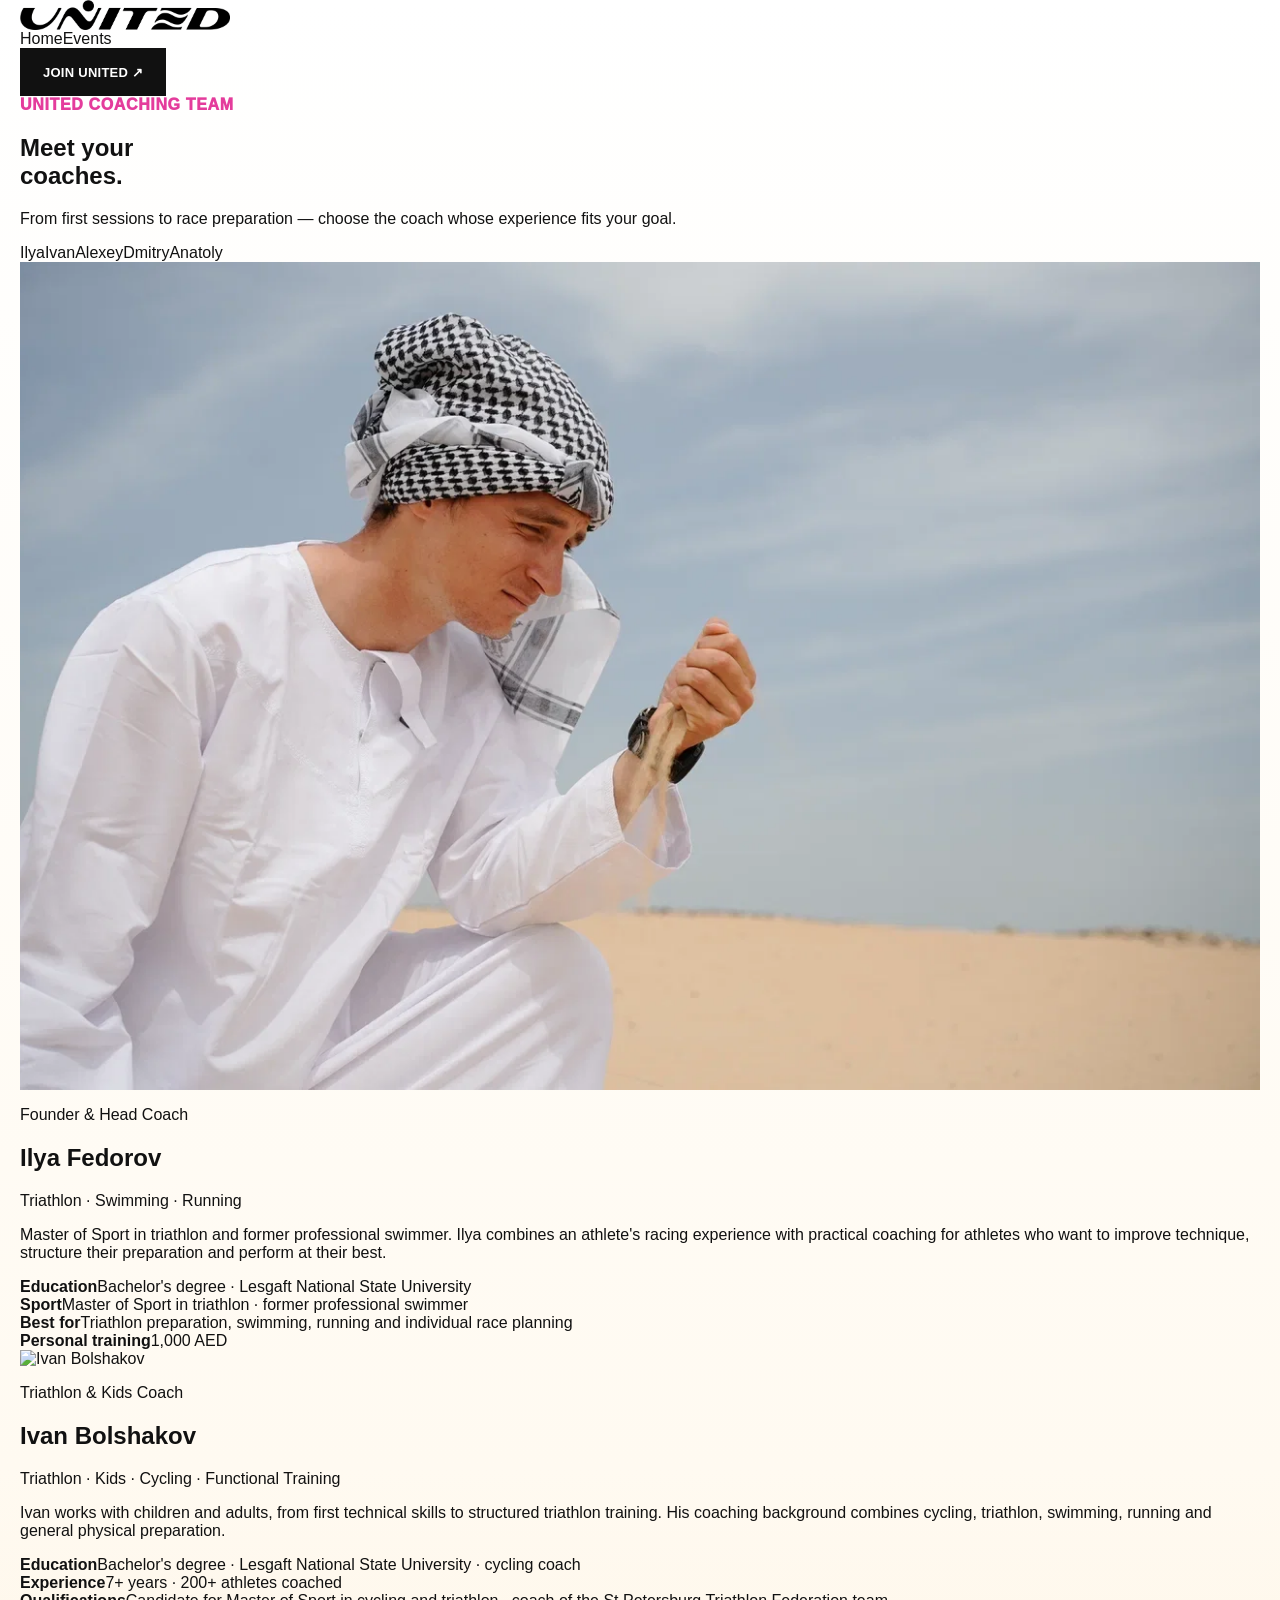
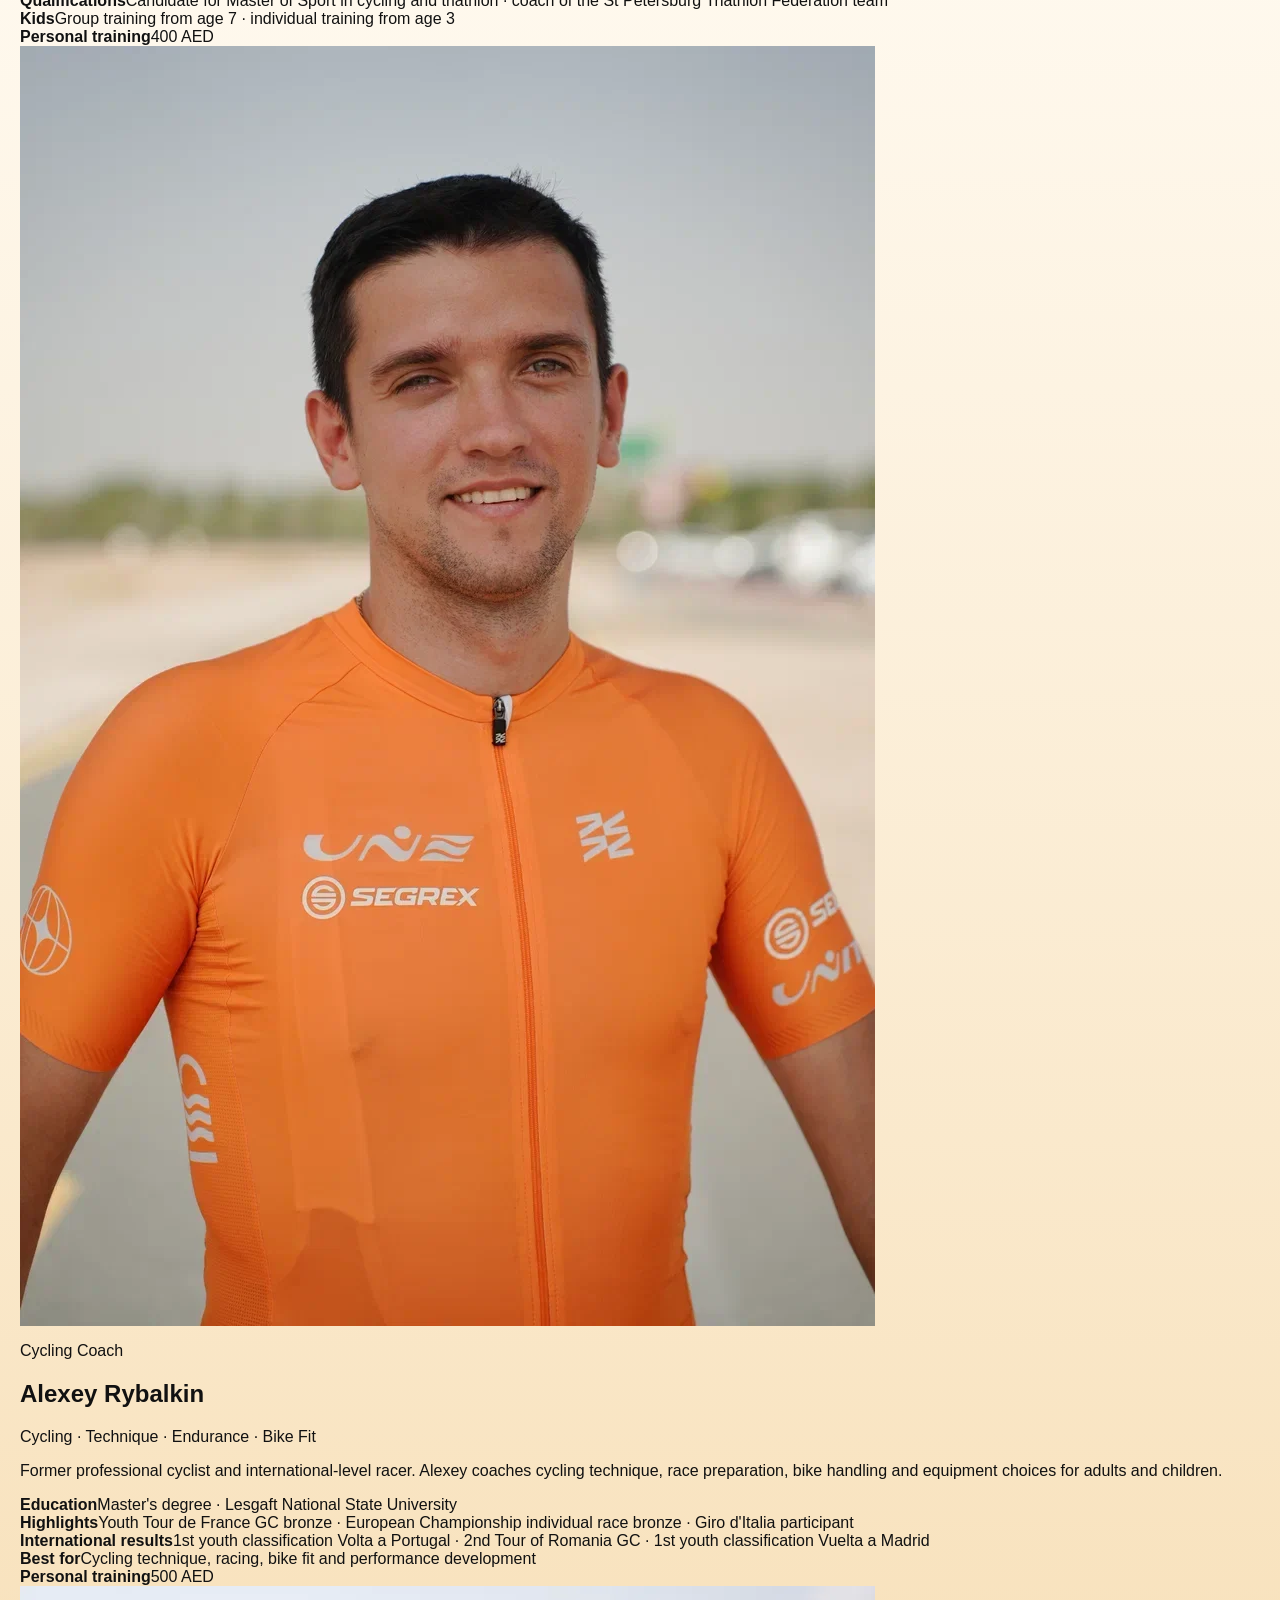
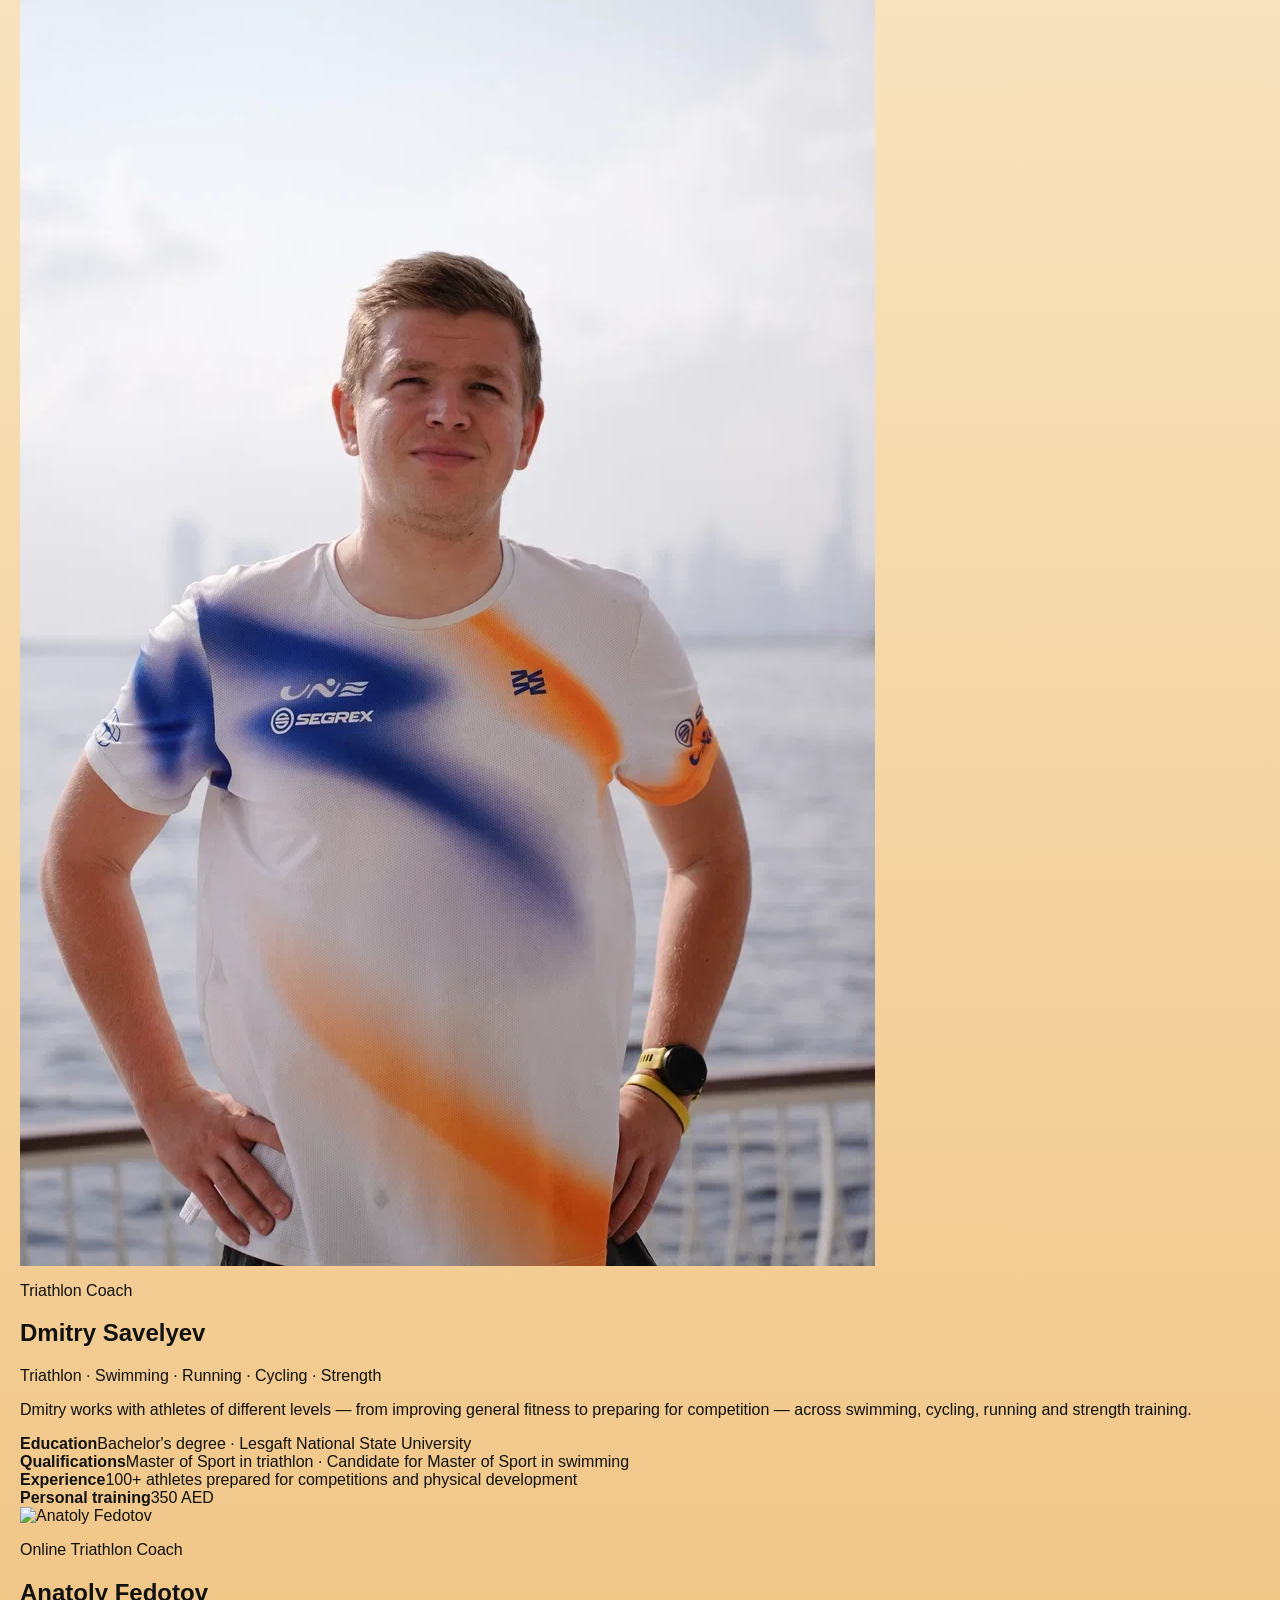
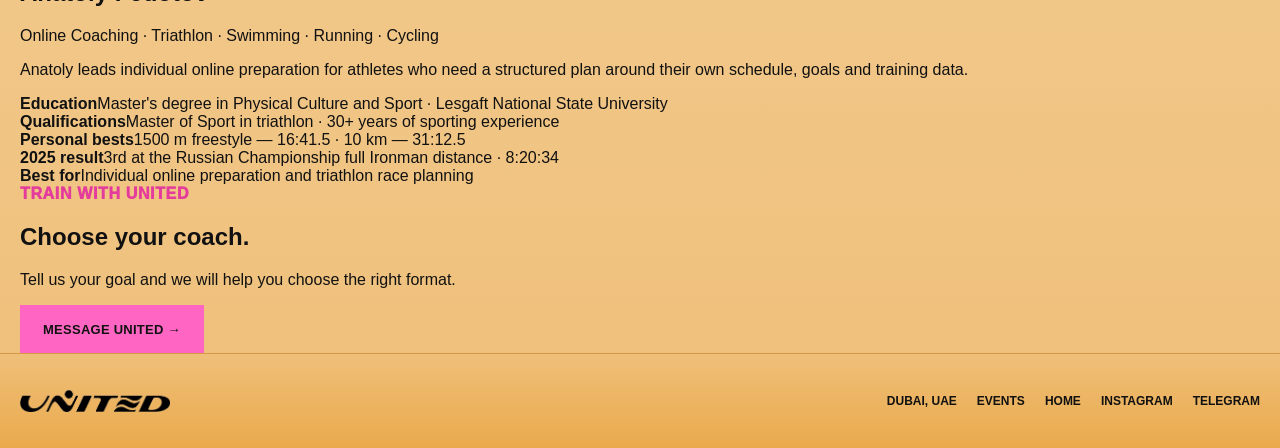
==== coaches/index.html @ 018fc90b "Add public UNITED coach profiles" ====
<!doctype html>
<html lang="en">
<head>
  <meta charset="utf-8" />
  <meta name="viewport" content="width=device-width, initial-scale=1" />
  <title>UNITED Coaches — Dubai</title>
  <meta name="description" content="Meet the UNITED coaching team in Dubai: triathlon, swimming, cycling, running, kids and online coaching." />
  <meta name="theme-color" content="#F39200" />
  <link rel="stylesheet" href="../styles.css" />
  <link rel="stylesheet" href="coaches.css" />
</head>
<body>
  <header class="coach-nav shell">
    <a class="brand" href="../"><img src="../assets/united-logo.png" alt="UNITED" /></a>
    <div class="coach-nav-links"><a href="../">Home</a><a href="../events/">Events</a></div>
    <a class="btn btn-dark" href="https://t.me/+VObS05rlhsA2YzU6" target="_blank" rel="noreferrer">Join United ↗</a>
  </header>

  <main>
    <section class="coach-hero shell">
      <p class="eyebrow pink">United coaching team</p>
      <h1>Meet your<br>coaches.</h1>
      <p>From first sessions to race preparation — choose the coach whose experience fits your goal.</p>
    </section>

    <nav class="coach-jump shell" aria-label="Coach profiles">
      <a href="#ilya-fedorov">Ilya</a><a href="#ivan-bolshakov">Ivan</a><a href="#alexey-rybalkin">Alexey</a><a href="#dmitry-savelyev">Dmitry</a><a href="#anatoly-fedotov">Anatoly</a>
    </nav>

    <section class="coach-list shell">
      <article class="coach-profile" id="ilya-fedorov">
        <div class="coach-photo"><img src="../assets/media/coach-ilya.webp" alt="Ilya Fedorov" /></div>
        <div class="coach-copy">
          <p class="coach-role">Founder & Head Coach</p>
          <h2>Ilya Fedorov</h2>
          <p class="coach-tags">Triathlon · Swimming · Running</p>
          <p class="coach-lead">Master of Sport in triathlon and former professional swimmer. Ilya combines an athlete's racing experience with practical coaching for athletes who want to improve technique, structure their preparation and perform at their best.</p>
          <div class="coach-facts">
            <div><strong>Education</strong><span>Bachelor's degree · Lesgaft National State University</span></div>
            <div><strong>Sport</strong><span>Master of Sport in triathlon · former professional swimmer</span></div>
            <div><strong>Best for</strong><span>Triathlon preparation, swimming, running and individual race planning</span></div>
            <div><strong>Personal training</strong><span>1,000 AED</span></div>
          </div>
        </div>
      </article>

      <article class="coach-profile" id="ivan-bolshakov">
        <div class="coach-photo"><img src="../assets/media/coach-ivan.webp" alt="Ivan Bolshakov" /></div>
        <div class="coach-copy">
          <p class="coach-role">Triathlon & Kids Coach</p>
          <h2>Ivan Bolshakov</h2>
          <p class="coach-tags">Triathlon · Kids · Cycling · Functional Training</p>
          <p class="coach-lead">Ivan works with children and adults, from first technical skills to structured triathlon training. His coaching background combines cycling, triathlon, swimming, running and general physical preparation.</p>
          <div class="coach-facts">
            <div><strong>Education</strong><span>Bachelor's degree · Lesgaft National State University · cycling coach</span></div>
            <div><strong>Experience</strong><span>7+ years · 200+ athletes coached</span></div>
            <div><strong>Qualifications</strong><span>Candidate for Master of Sport in cycling and triathlon · coach of the St Petersburg Triathlon Federation team</span></div>
            <div><strong>Kids</strong><span>Group training from age 7 · individual training from age 3</span></div>
            <div><strong>Personal training</strong><span>400 AED</span></div>
          </div>
        </div>
      </article>

      <article class="coach-profile" id="alexey-rybalkin">
        <div class="coach-photo"><img src="../assets/media/coach-alexey.webp" alt="Alexey Rybalkin" /></div>
        <div class="coach-copy">
          <p class="coach-role">Cycling Coach</p>
          <h2>Alexey Rybalkin</h2>
          <p class="coach-tags">Cycling · Technique · Endurance · Bike Fit</p>
          <p class="coach-lead">Former professional cyclist and international-level racer. Alexey coaches cycling technique, race preparation, bike handling and equipment choices for adults and children.</p>
          <div class="coach-facts">
            <div><strong>Education</strong><span>Master's degree · Lesgaft National State University</span></div>
            <div><strong>Highlights</strong><span>Youth Tour de France GC bronze · European Championship individual race bronze · Giro d'Italia participant</span></div>
            <div><strong>International results</strong><span>1st youth classification Volta a Portugal · 2nd Tour of Romania GC · 1st youth classification Vuelta a Madrid</span></div>
            <div><strong>Best for</strong><span>Cycling technique, racing, bike fit and performance development</span></div>
            <div><strong>Personal training</strong><span>500 AED</span></div>
          </div>
        </div>
      </article>

      <article class="coach-profile" id="dmitry-savelyev">
        <div class="coach-photo"><img src="../assets/media/coach-dima.webp" alt="Dmitry Savelyev" /></div>
        <div class="coach-copy">
          <p class="coach-role">Triathlon Coach</p>
          <h2>Dmitry Savelyev</h2>
          <p class="coach-tags">Triathlon · Swimming · Running · Cycling · Strength</p>
          <p class="coach-lead">Dmitry works with athletes of different levels — from improving general fitness to preparing for competition — across swimming, cycling, running and strength training.</p>
          <div class="coach-facts">
            <div><strong>Education</strong><span>Bachelor's degree · Lesgaft National State University</span></div>
            <div><strong>Qualifications</strong><span>Master of Sport in triathlon · Candidate for Master of Sport in swimming</span></div>
            <div><strong>Experience</strong><span>100+ athletes prepared for competitions and physical development</span></div>
            <div><strong>Personal training</strong><span>350 AED</span></div>
          </div>
        </div>
      </article>

      <article class="coach-profile" id="anatoly-fedotov">
        <div class="coach-photo"><img src="../assets/media/coach-anatoly.webp" alt="Anatoly Fedotov" /></div>
        <div class="coach-copy">
          <p class="coach-role">Online Triathlon Coach</p>
          <h2>Anatoly Fedotov</h2>
          <p class="coach-tags">Online Coaching · Triathlon · Swimming · Running · Cycling</p>
          <p class="coach-lead">Anatoly leads individual online preparation for athletes who need a structured plan around their own schedule, goals and training data.</p>
          <div class="coach-facts">
            <div><strong>Education</strong><span>Master's degree in Physical Culture and Sport · Lesgaft National State University</span></div>
            <div><strong>Qualifications</strong><span>Master of Sport in triathlon · 30+ years of sporting experience</span></div>
            <div><strong>Personal bests</strong><span>1500 m freestyle — 16:41.5 · 10 km — 31:12.5</span></div>
            <div><strong>2025 result</strong><span>3rd at the Russian Championship full Ironman distance · 8:20:34</span></div>
            <div><strong>Best for</strong><span>Individual online preparation and triathlon race planning</span></div>
          </div>
        </div>
      </article>
    </section>

    <section class="coach-cta">
      <div class="shell coach-cta-inner">
        <div><p class="eyebrow pink">Train with United</p><h2>Choose your coach.</h2><p>Tell us your goal and we will help you choose the right format.</p></div>
        <a class="btn btn-pink" href="https://t.me/unitedbytriathlon" target="_blank" rel="noreferrer">Message United →</a>
      </div>
    </section>
  </main>

  <footer class="footer"><div class="shell footer-inner"><img src="../assets/united-logo.png" alt="UNITED"><span>Dubai, UAE</span><a href="../events/">Events</a><a href="../">Home</a><a href="https://www.instagram.com/united_triathlon/" target="_blank" rel="noreferrer">Instagram</a><a href="https://t.me/+VObS05rlhsA2YzU6" target="_blank" rel="noreferrer">Telegram</a></div></footer>
</body>
</html>
---- styles.css ----
:root{--sand:#F7E3C2;--sand2:#F1C27D;--orange:#F39200;--blue:#164194;--green:#3ED84A;--pink:#FF66C4;--white:#fff;--ink:#111;--muted:#5e574d;--line:rgba(17,17,17,.12);--max:1240px}*{box-sizing:border-box}html{scroll-behavior:smooth}body{margin:0;font-family:Inter,Arial,Helvetica,sans-serif;background:linear-gradient(180deg,#fff 0%,#fffaf1 28%,#f8e2bd 62%,#efbf79 100%);color:var(--ink)}a{color:inherit;text-decoration:none}img{max-width:100%;display:block}.shell{width:min(var(--max),calc(100% - 40px));margin:auto}.nav{height:86px;display:flex;align-items:center;gap:34px;position:absolute;z-index:20;left:50%;transform:translateX(-50%);top:0}.brand img{width:210px;height:auto}.navlinks{display:flex;gap:28px;margin-left:auto;font-weight:800;text-transform:uppercase;font-size:13px;color:#111}.btn{display:inline-flex;align-items:center;justify-content:center;min-height:48px;padding:0 22px;border:1px solid transparent;font-weight:900;text-transform:uppercase;font-size:13px;letter-spacing:.02em}.btn-dark{background:#111;color:#fff}.btn-pink{background:var(--pink);color:#111}.btn-ghost{border-color:rgba(17,17,17,.3);color:#111;background:rgba(255,255,255,.72)}.hero{min-height:760px;position:relative;display:flex;align-items:flex-end;color:#111;background:#fffaf2;overflow:hidden}.hero-media{position:absolute;inset:0;background-image:url('assets/media/t100-team.webp');background-size:cover;background-position:center 42%;filter:saturate(.95) contrast(.98)}.hero-shade{position:absolute;inset:0;background:linear-gradient(90deg,rgba(255,255,255,.98) 0%,rgba(255,250,240,.94) 35%,rgba(247,227,194,.67) 61%,rgba(243,146,0,.18) 100%),linear-gradient(0deg,rgba(247,227,194,.72),rgba(255,255,255,0) 58%)}.hero-content{position:relative;padding:150px 0 74px}.eyebrow{text-transform:uppercase;font-weight:950;letter-spacing:.04em;margin:0 0 12px}.pink{color:#e43c9c}.blue{color:var(--blue)}.orange{color:#d97700}.green{color:#139f31}.hero h1{font-size:clamp(54px,8vw,112px);line-height:.86;text-transform:uppercase;margin:0 0 26px;max-width:900px;letter-spacing:-.045em;color:#111}.hero h1 span{color:#111}.lead{font-size:24px;line-height:1.25;font-weight:700;color:#222}.disciplines{display:flex;gap:13px;align-items:center;flex-wrap:wrap;text-transform:uppercase;font-weight:900;margin:28px 0}.disciplines i{font-style:normal;color:#222}.hero-actions{display:flex;gap:14px;flex-wrap:wrap}.facts{margin-top:-26px;position:relative;z-index:5;background:rgba(255,255,255,.94);color:#111;display:grid;grid-template-columns:repeat(4,1fr);border:1px solid var(--line);border-radius:14px;overflow:hidden;box-shadow:0 18px 50px rgba(111,72,19,.12);backdrop-filter:blur(8px)}.facts div{padding:24px 28px;border-right:1px solid var(--line)}.facts div:last-child{border-right:0}.facts strong,.facts span{display:block}.facts strong{font-size:24px;text-transform:uppercase}.facts span{font-size:12px;text-transform:uppercase;color:#71675a;margin-top:4px}.section{padding:88px 0}.section-sand{background:linear-gradient(180deg,rgba(255,255,255,.84),rgba(249,232,203,.88))}.about-grid{display:grid;grid-template-columns:.9fr 1.7fr;gap:42px}.copy-block h2,.community h2,.partner-section h2,.ready h2,.section h2{font-size:clamp(38px,5vw,70px);line-height:.94;margin:0 0 25px;text-transform:uppercase;letter-spacing:-.035em}.copy-block p,.community p,.partner-section p{font-size:18px;line-height:1.55}.accent-copy{font-weight:900;color:#b52b79}.photo-grid{display:grid;grid-template-columns:repeat(2,1fr);gap:10px}.photo-grid img{height:280px;width:100%;object-fit:cover;border-radius:4px}.section-black{background:linear-gradient(180deg,#fff8eb 0%,#f8dfb4 100%);color:#111}.center{text-align:center}.white{color:#111}.sport-grid{display:grid;grid-template-columns:repeat(4,1fr);gap:14px;margin-top:34px}.sport-card{background:rgba(255,255,255,.9);border:1px solid var(--line);overflow:hidden;box-shadow:0 12px 32px rgba(125,80,20,.08)}.sport-card img{width:100%;height:230px;object-fit:cover}.sport-card>div{padding:22px}.sport-card h3{font-size:28px;text-transform:uppercase;margin:5px 0 10px}.sport-card p{color:#5f564b;line-height:1.45;min-height:64px}.sport-card a{font-weight:900;text-transform:uppercase;font-size:13px}.blue-card a,.blue-card .icon{color:var(--blue)}.orange-card a,.orange-card .icon{color:#d97700}.green-card a,.green-card .icon{color:#15932e}.pink-card a,.pink-card .icon{color:#d93491}.icon{font-size:32px;font-weight:900}.services{display:grid;grid-template-columns:repeat(5,1fr);border-top:1px solid var(--line);margin-top:22px;padding-top:24px;text-transform:uppercase;font-weight:800;font-size:13px}.services span{text-align:center}.community{display:grid;grid-template-columns:1fr 1.3fr;gap:42px;background:linear-gradient(135deg,#fff,#f8e7ca);color:#111;border-radius:18px;padding:88px 42px;align-items:center}.community-copy{max-width:560px}.community h2 span{color:#d93491}.community-photos{display:grid;grid-template-columns:1fr 1fr;gap:10px}.community-photos img{height:380px;width:100%;object-fit:cover;border-radius:4px}.partner-section{background:linear-gradient(135deg,#fff8ec 0%,#f6d39d 55%,#F39200 140%)}.partner-grid{display:grid;grid-template-columns:1.05fr 1.1fr .85fr;gap:22px;align-items:stretch}.partner-photo{height:100%;min-height:330px;object-fit:cover}.partner-contact{background:#fff;color:#111;padding:34px;display:flex;flex-direction:column;justify-content:center;gap:18px;border:1px solid var(--line);box-shadow:0 12px 32px rgba(125,80,20,.08)}.partner-contact>a:not(.btn){font-size:21px;font-weight:800}.ready{background:linear-gradient(90deg,#fff7e9 0%,#f5d299 58%,#efb762 100%);border-top:1px solid var(--line)}.ready-inner{display:flex;align-items:center;justify-content:space-between;padding-top:44px;padding-bottom:44px;gap:20px}.ready h2{margin:0}.ready p{margin:7px 0 0}.footer{background:linear-gradient(180deg,#efbf79,#eaaa4c);color:#111;border-top:1px solid rgba(17,17,17,.1)}.footer-inner{min-height:94px;display:flex;gap:20px;align-items:center;flex-wrap:wrap;font-size:12px;text-transform:uppercase;font-weight:800}.footer img{width:150px;margin-right:auto}.footer a{color:#111}@media(max-width:900px){.navlinks{display:none}.nav-cta{margin-left:auto}.brand img{width:170px}.hero{min-height:720px}.hero-content{padding-top:180px}.facts{grid-template-columns:1fr 1fr}.about-grid,.community,.partner-grid{grid-template-columns:1fr}.community{padding:64px 32px}.sport-grid{grid-template-columns:1fr 1fr}.services{grid-template-columns:1fr 1fr;gap:16px}.photo-grid img{height:220px}.community-photos img{height:300px}.partner-photo{min-height:260px}.ready-inner{align-items:flex-start;flex-direction:column}}@media(max-width:560px){.shell{width:min(100% - 24px,var(--max))}.nav{height:72px}.brand img{width:142px}.nav-cta{min-height:42px;padding:0 14px;font-size:11px}.hero{min-height:680px}.hero-media{background-position:64% center}.hero-shade{background:linear-gradient(90deg,rgba(255,255,255,.98),rgba(255,247,234,.82)),linear-gradient(0deg,rgba(247,227,194,.76),transparent)}.hero-content{padding:150px 0 50px}.hero h1{font-size:50px}.lead{font-size:19px}.facts{grid-template-columns:1fr 1fr}.facts div{padding:18px}.facts strong{font-size:18px}.section{padding:58px 0}.about-grid{padding-left:0;padding-right:0}.sport-grid{grid-template-columns:1fr}.services{grid-template-columns:1fr 1fr}.community{padding:48px 20px}.community-photos{grid-template-columns:1fr}.community-photos img{height:240px}.photo-grid{grid-template-columns:1fr}.photo-grid img{height:230px}.partner-grid{padding-left:0;padding-right:0}.partner-grid>div{padding-left:20px;padding-right:20px}.footer-inner{padding:24px 0}.footer img{width:100%;max-width:150px;margin-right:0}}
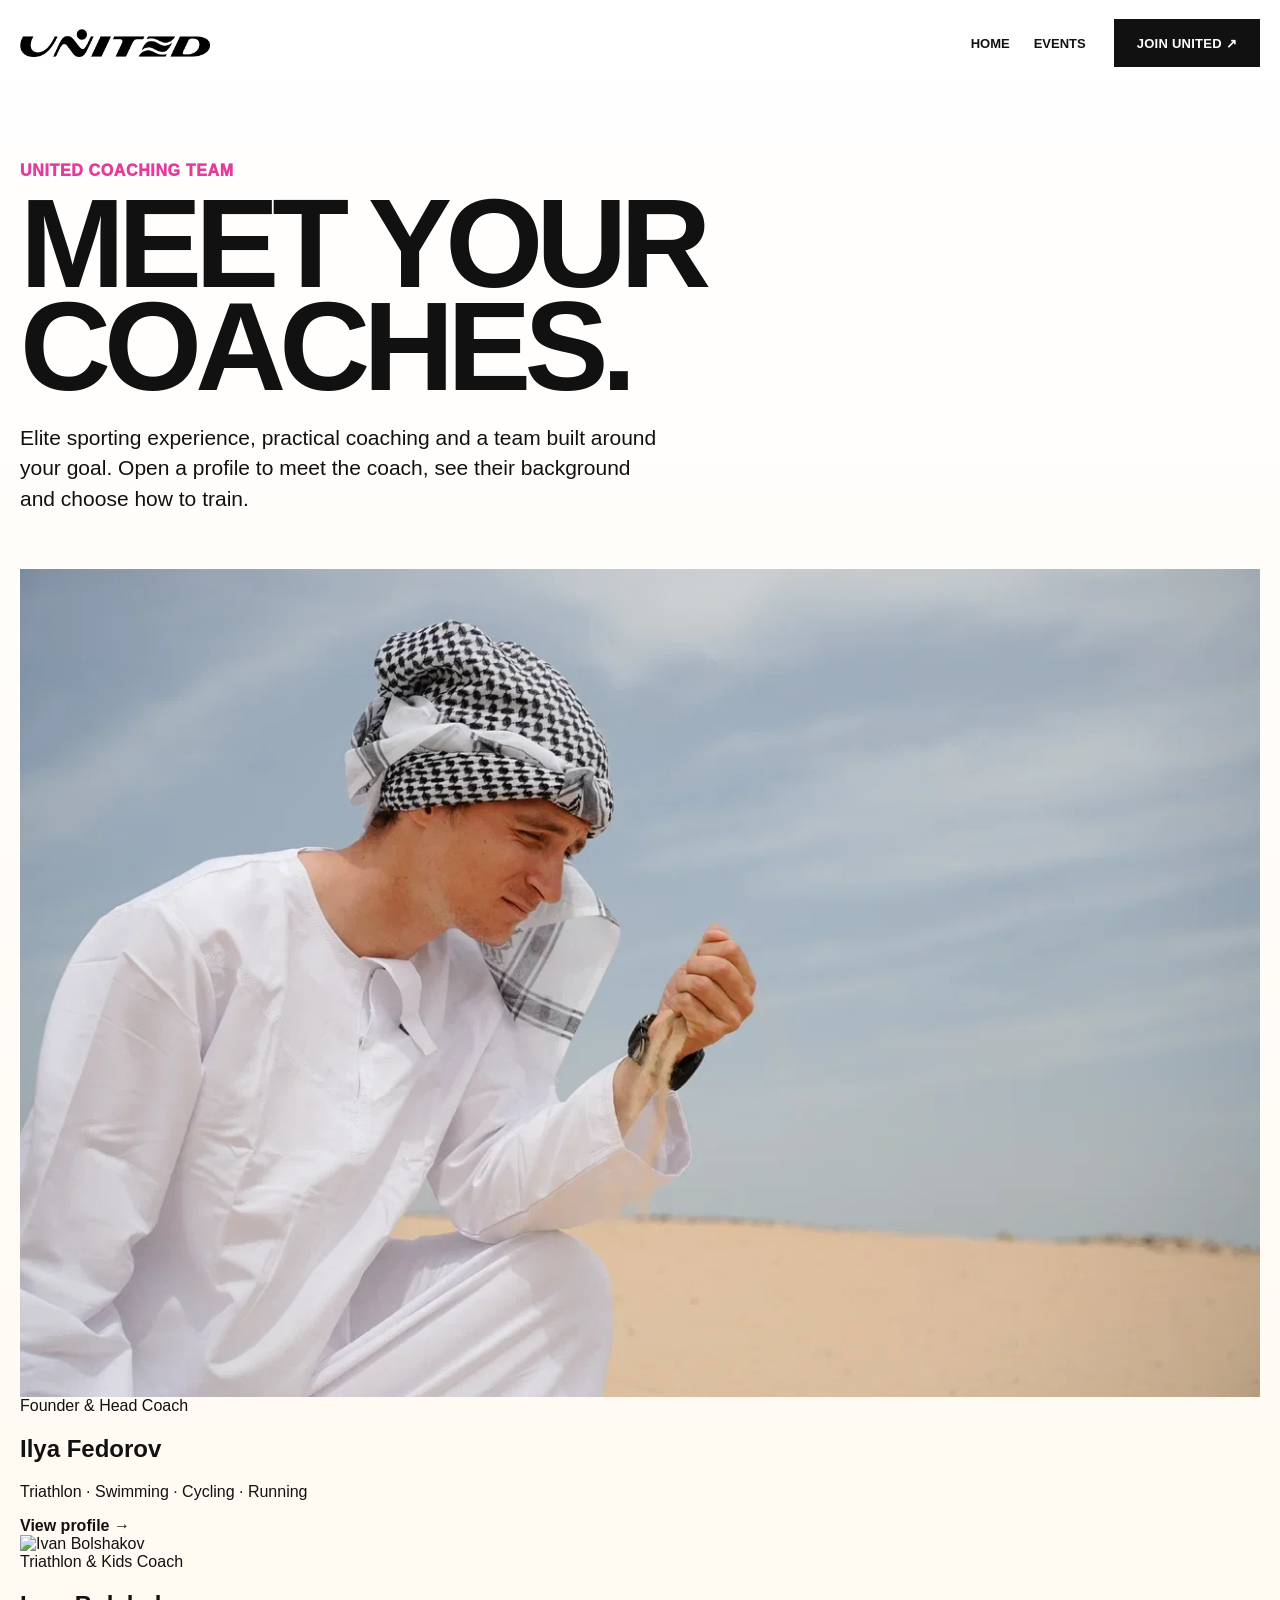
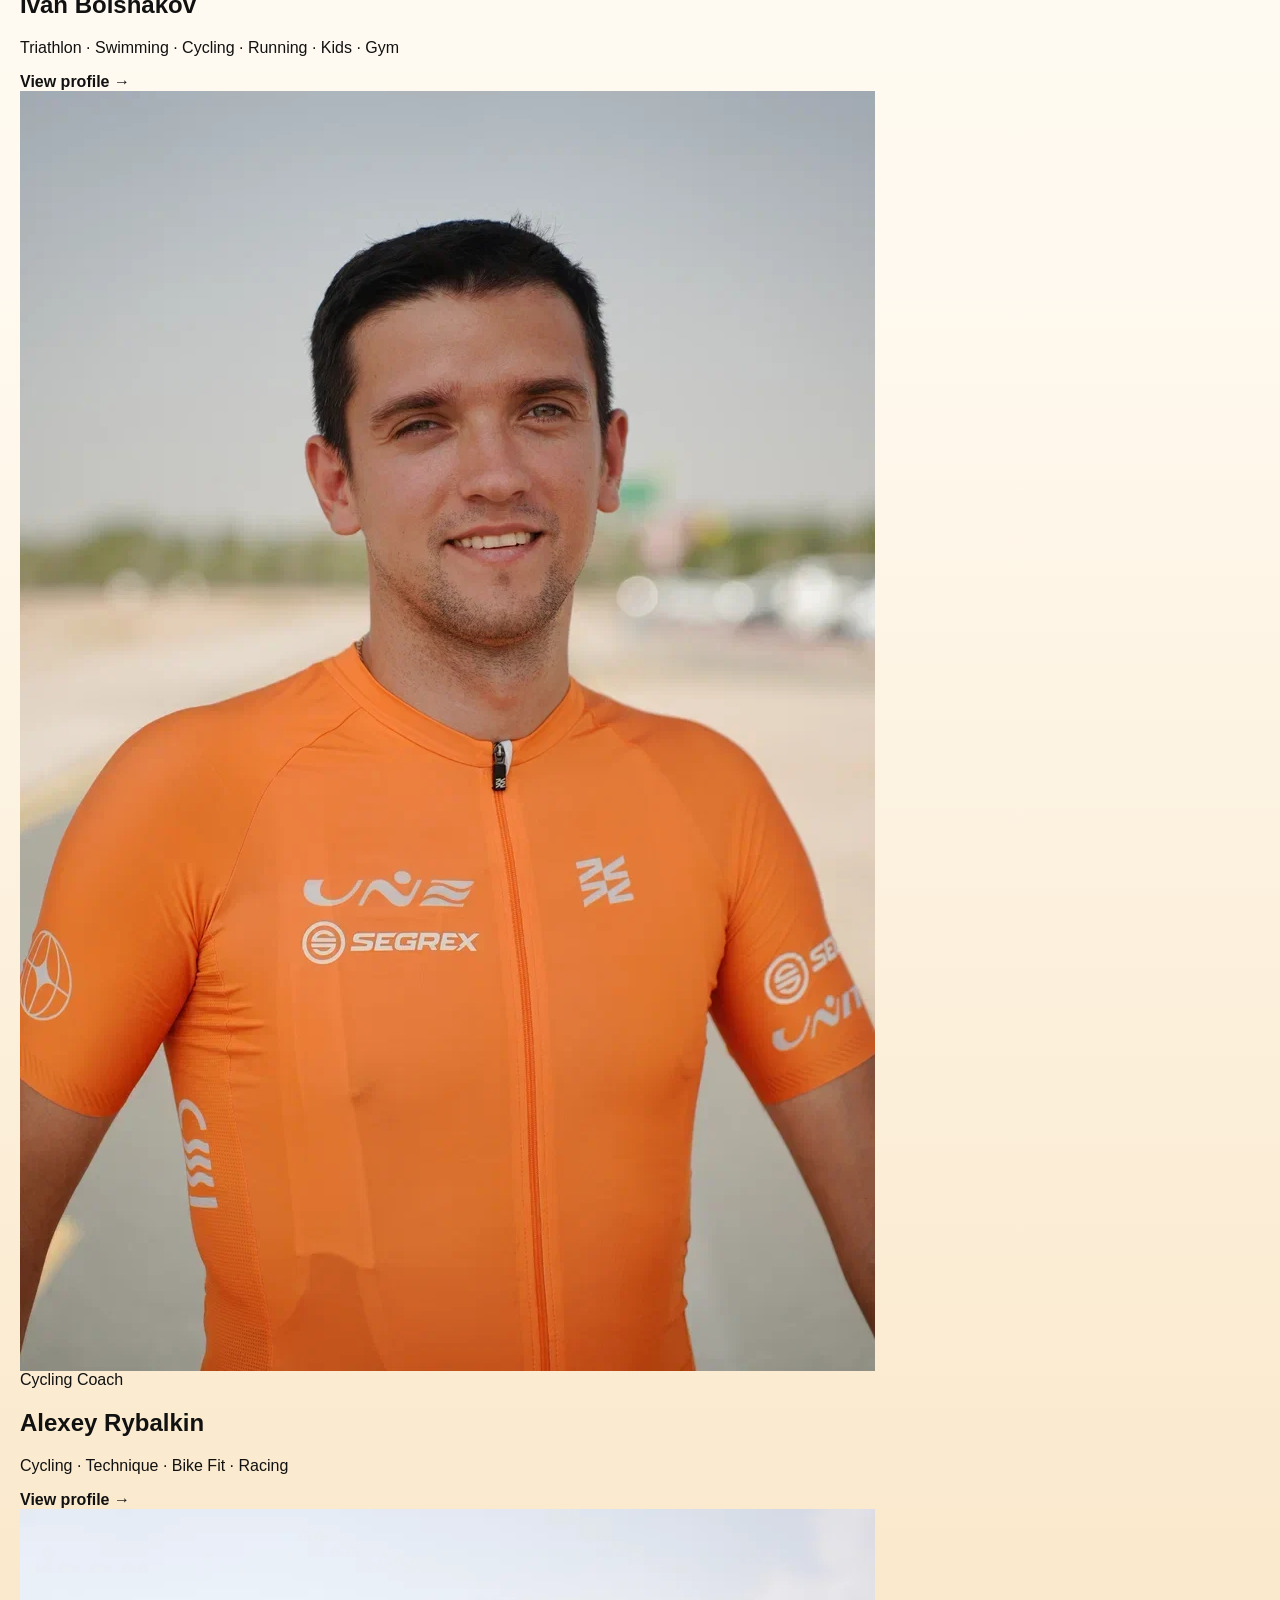
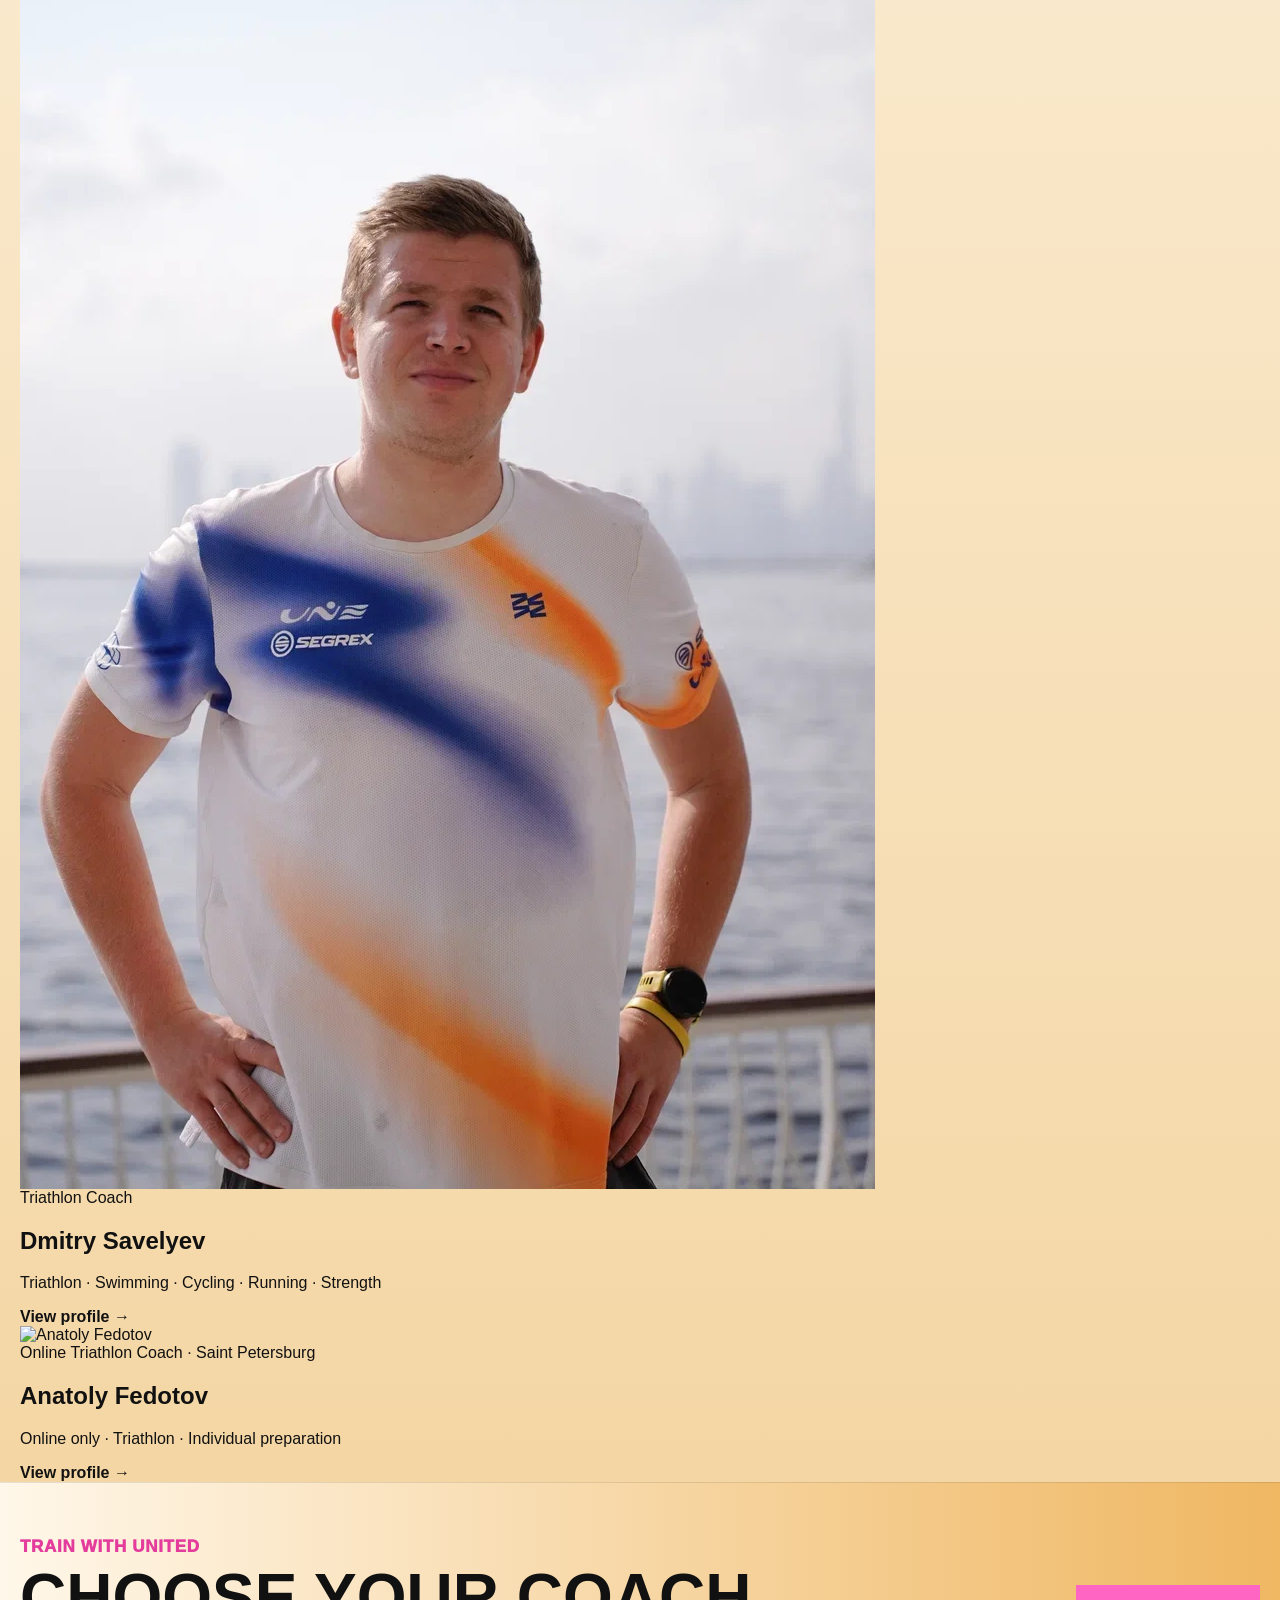
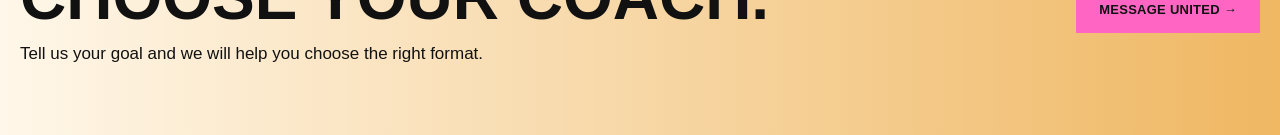
==== commit fc38bc76: "Turn coaches page into profile catalog" ====
--- a/coaches/index.html
+++ b/coaches/index.html
@@ -1,125 +1 @@
-<!doctype html>
-<html lang="en">
-<head>
-  <meta charset="utf-8" />
-  <meta name="viewport" content="width=device-width, initial-scale=1" />
-  <title>UNITED Coaches — Dubai</title>
-  <meta name="description" content="Meet the UNITED coaching team in Dubai: triathlon, swimming, cycling, running, kids and online coaching." />
-  <meta name="theme-color" content="#F39200" />
-  <link rel="stylesheet" href="../styles.css" />
-  <link rel="stylesheet" href="coaches.css" />
-</head>
-<body>
-  <header class="coach-nav shell">
-    <a class="brand" href="../"><img src="../assets/united-logo.png" alt="UNITED" /></a>
-    <div class="coach-nav-links"><a href="../">Home</a><a href="../events/">Events</a></div>
-    <a class="btn btn-dark" href="https://t.me/+VObS05rlhsA2YzU6" target="_blank" rel="noreferrer">Join United ↗</a>
-  </header>
-
-  <main>
-    <section class="coach-hero shell">
-      <p class="eyebrow pink">United coaching team</p>
-      <h1>Meet your<br>coaches.</h1>
-      <p>From first sessions to race preparation — choose the coach whose experience fits your goal.</p>
-    </section>
-
-    <nav class="coach-jump shell" aria-label="Coach profiles">
-      <a href="#ilya-fedorov">Ilya</a><a href="#ivan-bolshakov">Ivan</a><a href="#alexey-rybalkin">Alexey</a><a href="#dmitry-savelyev">Dmitry</a><a href="#anatoly-fedotov">Anatoly</a>
-    </nav>
-
-    <section class="coach-list shell">
-      <article class="coach-profile" id="ilya-fedorov">
-        <div class="coach-photo"><img src="../assets/media/coach-ilya.webp" alt="Ilya Fedorov" /></div>
-        <div class="coach-copy">
-          <p class="coach-role">Founder & Head Coach</p>
-          <h2>Ilya Fedorov</h2>
-          <p class="coach-tags">Triathlon · Swimming · Running</p>
-          <p class="coach-lead">Master of Sport in triathlon and former professional swimmer. Ilya combines an athlete's racing experience with practical coaching for athletes who want to improve technique, structure their preparation and perform at their best.</p>
-          <div class="coach-facts">
-            <div><strong>Education</strong><span>Bachelor's degree · Lesgaft National State University</span></div>
-            <div><strong>Sport</strong><span>Master of Sport in triathlon · former professional swimmer</span></div>
-            <div><strong>Best for</strong><span>Triathlon preparation, swimming, running and individual race planning</span></div>
-            <div><strong>Personal training</strong><span>1,000 AED</span></div>
-          </div>
-        </div>
-      </article>
-
-      <article class="coach-profile" id="ivan-bolshakov">
-        <div class="coach-photo"><img src="../assets/media/coach-ivan.webp" alt="Ivan Bolshakov" /></div>
-        <div class="coach-copy">
-          <p class="coach-role">Triathlon & Kids Coach</p>
-          <h2>Ivan Bolshakov</h2>
-          <p class="coach-tags">Triathlon · Kids · Cycling · Functional Training</p>
-          <p class="coach-lead">Ivan works with children and adults, from first technical skills to structured triathlon training. His coaching background combines cycling, triathlon, swimming, running and general physical preparation.</p>
-          <div class="coach-facts">
-            <div><strong>Education</strong><span>Bachelor's degree · Lesgaft National State University · cycling coach</span></div>
-            <div><strong>Experience</strong><span>7+ years · 200+ athletes coached</span></div>
-            <div><strong>Qualifications</strong><span>Candidate for Master of Sport in cycling and triathlon · coach of the St Petersburg Triathlon Federation team</span></div>
-            <div><strong>Kids</strong><span>Group training from age 7 · individual training from age 3</span></div>
-            <div><strong>Personal training</strong><span>400 AED</span></div>
-          </div>
-        </div>
-      </article>
-
-      <article class="coach-profile" id="alexey-rybalkin">
-        <div class="coach-photo"><img src="../assets/media/coach-alexey.webp" alt="Alexey Rybalkin" /></div>
-        <div class="coach-copy">
-          <p class="coach-role">Cycling Coach</p>
-          <h2>Alexey Rybalkin</h2>
-          <p class="coach-tags">Cycling · Technique · Endurance · Bike Fit</p>
-          <p class="coach-lead">Former professional cyclist and international-level racer. Alexey coaches cycling technique, race preparation, bike handling and equipment choices for adults and children.</p>
-          <div class="coach-facts">
-            <div><strong>Education</strong><span>Master's degree · Lesgaft National State University</span></div>
-            <div><strong>Highlights</strong><span>Youth Tour de France GC bronze · European Championship individual race bronze · Giro d'Italia participant</span></div>
-            <div><strong>International results</strong><span>1st youth classification Volta a Portugal · 2nd Tour of Romania GC · 1st youth classification Vuelta a Madrid</span></div>
-            <div><strong>Best for</strong><span>Cycling technique, racing, bike fit and performance development</span></div>
-            <div><strong>Personal training</strong><span>500 AED</span></div>
-          </div>
-        </div>
-      </article>
-
-      <article class="coach-profile" id="dmitry-savelyev">
-        <div class="coach-photo"><img src="../assets/media/coach-dima.webp" alt="Dmitry Savelyev" /></div>
-        <div class="coach-copy">
-          <p class="coach-role">Triathlon Coach</p>
-          <h2>Dmitry Savelyev</h2>
-          <p class="coach-tags">Triathlon · Swimming · Running · Cycling · Strength</p>
-          <p class="coach-lead">Dmitry works with athletes of different levels — from improving general fitness to preparing for competition — across swimming, cycling, running and strength training.</p>
-          <div class="coach-facts">
-            <div><strong>Education</strong><span>Bachelor's degree · Lesgaft National State University</span></div>
-            <div><strong>Qualifications</strong><span>Master of Sport in triathlon · Candidate for Master of Sport in swimming</span></div>
-            <div><strong>Experience</strong><span>100+ athletes prepared for competitions and physical development</span></div>
-            <div><strong>Personal training</strong><span>350 AED</span></div>
-          </div>
-        </div>
-      </article>
-
-      <article class="coach-profile" id="anatoly-fedotov">
-        <div class="coach-photo"><img src="../assets/media/coach-anatoly.webp" alt="Anatoly Fedotov" /></div>
-        <div class="coach-copy">
-          <p class="coach-role">Online Triathlon Coach</p>
-          <h2>Anatoly Fedotov</h2>
-          <p class="coach-tags">Online Coaching · Triathlon · Swimming · Running · Cycling</p>
-          <p class="coach-lead">Anatoly leads individual online preparation for athletes who need a structured plan around their own schedule, goals and training data.</p>
-          <div class="coach-facts">
-            <div><strong>Education</strong><span>Master's degree in Physical Culture and Sport · Lesgaft National State University</span></div>
-            <div><strong>Qualifications</strong><span>Master of Sport in triathlon · 30+ years of sporting experience</span></div>
-            <div><strong>Personal bests</strong><span>1500 m freestyle — 16:41.5 · 10 km — 31:12.5</span></div>
-            <div><strong>2025 result</strong><span>3rd at the Russian Championship full Ironman distance · 8:20:34</span></div>
-            <div><strong>Best for</strong><span>Individual online preparation and triathlon race planning</span></div>
-          </div>
-        </div>
-      </article>
-    </section>
-
-    <section class="coach-cta">
-      <div class="shell coach-cta-inner">
-        <div><p class="eyebrow pink">Train with United</p><h2>Choose your coach.</h2><p>Tell us your goal and we will help you choose the right format.</p></div>
-        <a class="btn btn-pink" href="https://t.me/unitedbytriathlon" target="_blank" rel="noreferrer">Message United →</a>
-      </div>
-    </section>
-  </main>
-
-  <footer class="footer"><div class="shell footer-inner"><img src="../assets/united-logo.png" alt="UNITED"><span>Dubai, UAE</span><a href="../events/">Events</a><a href="../">Home</a><a href="https://www.instagram.com/united_triathlon/" target="_blank" rel="noreferrer">Instagram</a><a href="https://t.me/+VObS05rlhsA2YzU6" target="_blank" rel="noreferrer">Telegram</a></div></footer>
-</body>
-</html>
+<!doctype html><html lang="en"><head><meta charset="utf-8"><meta name="viewport" content="width=device-width,initial-scale=1"><title>UNITED Coaches — Dubai</title><meta name="description" content="Meet UNITED coaches for triathlon, swimming, cycling, running, kids and online coaching."><link rel="stylesheet" href="../styles.css"><link rel="stylesheet" href="coaches.css"></head><body><header class="coach-nav shell"><a class="brand" href="../"><img src="../assets/united-logo.png" alt="UNITED"></a><div class="coach-nav-links"><a href="../">Home</a><a href="../events/">Events</a></div><a class="btn btn-dark" href="https://t.me/+VObS05rlhsA2YzU6">Join United ↗</a></header><main><section class="coach-hero shell"><p class="eyebrow pink">United coaching team</p><h1>Meet your<br>coaches.</h1><p>Elite sporting experience, practical coaching and a team built around your goal. Open a profile to meet the coach, see their background and choose how to train.</p></section><section class="coach-grid shell"><a class="coach-card" href="ilya-fedorov/"><div class="coach-card-photo"><img src="../assets/media/coach-ilya.webp" alt="Ilya Fedorov"></div><div class="coach-card-copy"><span>Founder & Head Coach</span><h2>Ilya Fedorov</h2><p>Triathlon · Swimming · Cycling · Running</p><b>View profile →</b></div></a><a class="coach-card" href="ivan-bolshakov/"><div class="coach-card-photo"><img src="../assets/media/coach-ivan.webp" alt="Ivan Bolshakov"></div><div class="coach-card-copy"><span>Triathlon & Kids Coach</span><h2>Ivan Bolshakov</h2><p>Triathlon · Swimming · Cycling · Running · Kids · Gym</p><b>View profile →</b></div></a><a class="coach-card" href="alexey-rybalkin/"><div class="coach-card-photo"><img src="../assets/media/coach-alexey.webp" alt="Alexey Rybalkin"></div><div class="coach-card-copy"><span>Cycling Coach</span><h2>Alexey Rybalkin</h2><p>Cycling · Technique · Bike Fit · Racing</p><b>View profile →</b></div></a><a class="coach-card" href="dmitry-savelyev/"><div class="coach-card-photo"><img src="../assets/media/coach-dima.webp" alt="Dmitry Savelyev"></div><div class="coach-card-copy"><span>Triathlon Coach</span><h2>Dmitry Savelyev</h2><p>Triathlon · Swimming · Cycling · Running · Strength</p><b>View profile →</b></div></a><a class="coach-card" href="anatoly-fedotov/"><div class="coach-card-photo"><img src="../assets/media/coach-anatoly.webp" alt="Anatoly Fedotov"></div><div class="coach-card-copy"><span>Online Triathlon Coach · Saint Petersburg</span><h2>Anatoly Fedotov</h2><p>Online only · Triathlon · Individual preparation</p><b>View profile →</b></div></a></section><section class="coach-cta"><div class="shell coach-cta-inner"><div><p class="eyebrow pink">Train with United</p><h2>Choose your coach.</h2><p>Tell us your goal and we will help you choose the right format.</p></div><a class="btn btn-pink" href="https://t.me/unitedbytriathlon">Message United →</a></div></section></main></body></html>
--- a/coaches/coaches.css
+++ b/coaches/coaches.css
@@ -0,0 +1 @@
+body{background:linear-gradient(180deg,#fff 0%,#fff9ef 38%,#f3d39d 100%)}.coach-nav{min-height:86px;display:flex;align-items:center;gap:28px}.coach-nav .brand img{width:190px}.coach-nav-links{margin-left:auto;display:flex;gap:24px;font-size:13px;font-weight:900;text-transform:uppercase}.coach-hero{padding:76px 0 34px}.coach-hero h1{font-size:clamp(58px,10vw,126px);line-height:.82;text-transform:uppercase;letter-spacing:-.055em;margin:0 0 24px;max-width:980px}.coach-hero>p:last-child{font-size:21px;line-height:1.45;max-width:650px}.coach-jump{display:flex;gap:8px;flex-wrap:wrap;padding-bottom:38px}.coach-jump a{background:#111;color:#fff;padding:12px 17px;font-weight:900;text-transform:uppercase;font-size:12px}.coach-list{display:flex;flex-direction:column;gap:22px;padding-bottom:84px}.coach-profile{display:grid;grid-template-columns:minmax(300px,.82fr) 1.4fr;background:rgba(255,255,255,.93);border:1px solid rgba(17,17,17,.11);border-radius:18px;overflow:hidden;box-shadow:0 18px 46px rgba(111,72,19,.10);scroll-margin-top:18px}.coach-photo{min-height:520px;background:#eee}.coach-photo img{width:100%;height:100%;object-fit:cover}.coach-copy{padding:44px}.coach-role{text-transform:uppercase;font-size:13px;font-weight:950;color:#d93491;letter-spacing:.05em;margin:0 0 8px}.coach-copy h2{font-size:clamp(40px,5vw,68px);margin:0 0 8px;line-height:.92;text-transform:uppercase;letter-spacing:-.04em}.coach-tags{font-weight:900;color:#164194;margin:0 0 26px}.coach-lead{font-size:19px;line-height:1.55;max-width:760px}.coach-facts{display:grid;grid-template-columns:1fr 1fr;gap:10px;margin-top:30px}.coach-facts div{background:#fff7ea;border:1px solid rgba(17,17,17,.08);padding:18px;border-radius:10px}.coach-facts strong,.coach-facts span{display:block}.coach-facts strong{text-transform:uppercase;font-size:11px;letter-spacing:.05em;margin-bottom:7px}.coach-facts span{line-height:1.45;color:#514a42}.coach-cta{background:linear-gradient(90deg,#fff7e9,#efb762);border-top:1px solid rgba(17,17,17,.1)}.coach-cta-inner{padding-top:54px;padding-bottom:54px;display:flex;align-items:center;justify-content:space-between;gap:28px}.coach-cta h2{font-size:clamp(42px,5vw,72px);text-transform:uppercase;line-height:.9;margin:0}.coach-cta p{font-size:17px}@media(max-width:800px){.coach-nav-links{display:none}.coach-nav .btn{margin-left:auto}.coach-profile{grid-template-columns:1fr}.coach-photo{min-height:420px;max-height:560px}.coach-copy{padding:28px}.coach-facts{grid-template-columns:1fr}.coach-cta-inner{align-items:flex-start;flex-direction:column}}@media(max-width:520px){.coach-nav{min-height:72px}.coach-nav .brand img{width:140px}.coach-nav .btn{padding:0 12px;font-size:10px}.coach-hero{padding-top:48px}.coach-hero h1{font-size:52px}.coach-hero>p:last-child{font-size:18px}.coach-photo{min-height:380px}.coach-copy{padding:22px}.coach-copy h2{font-size:39px}.coach-lead{font-size:17px}.coach-facts div{padding:15px}}
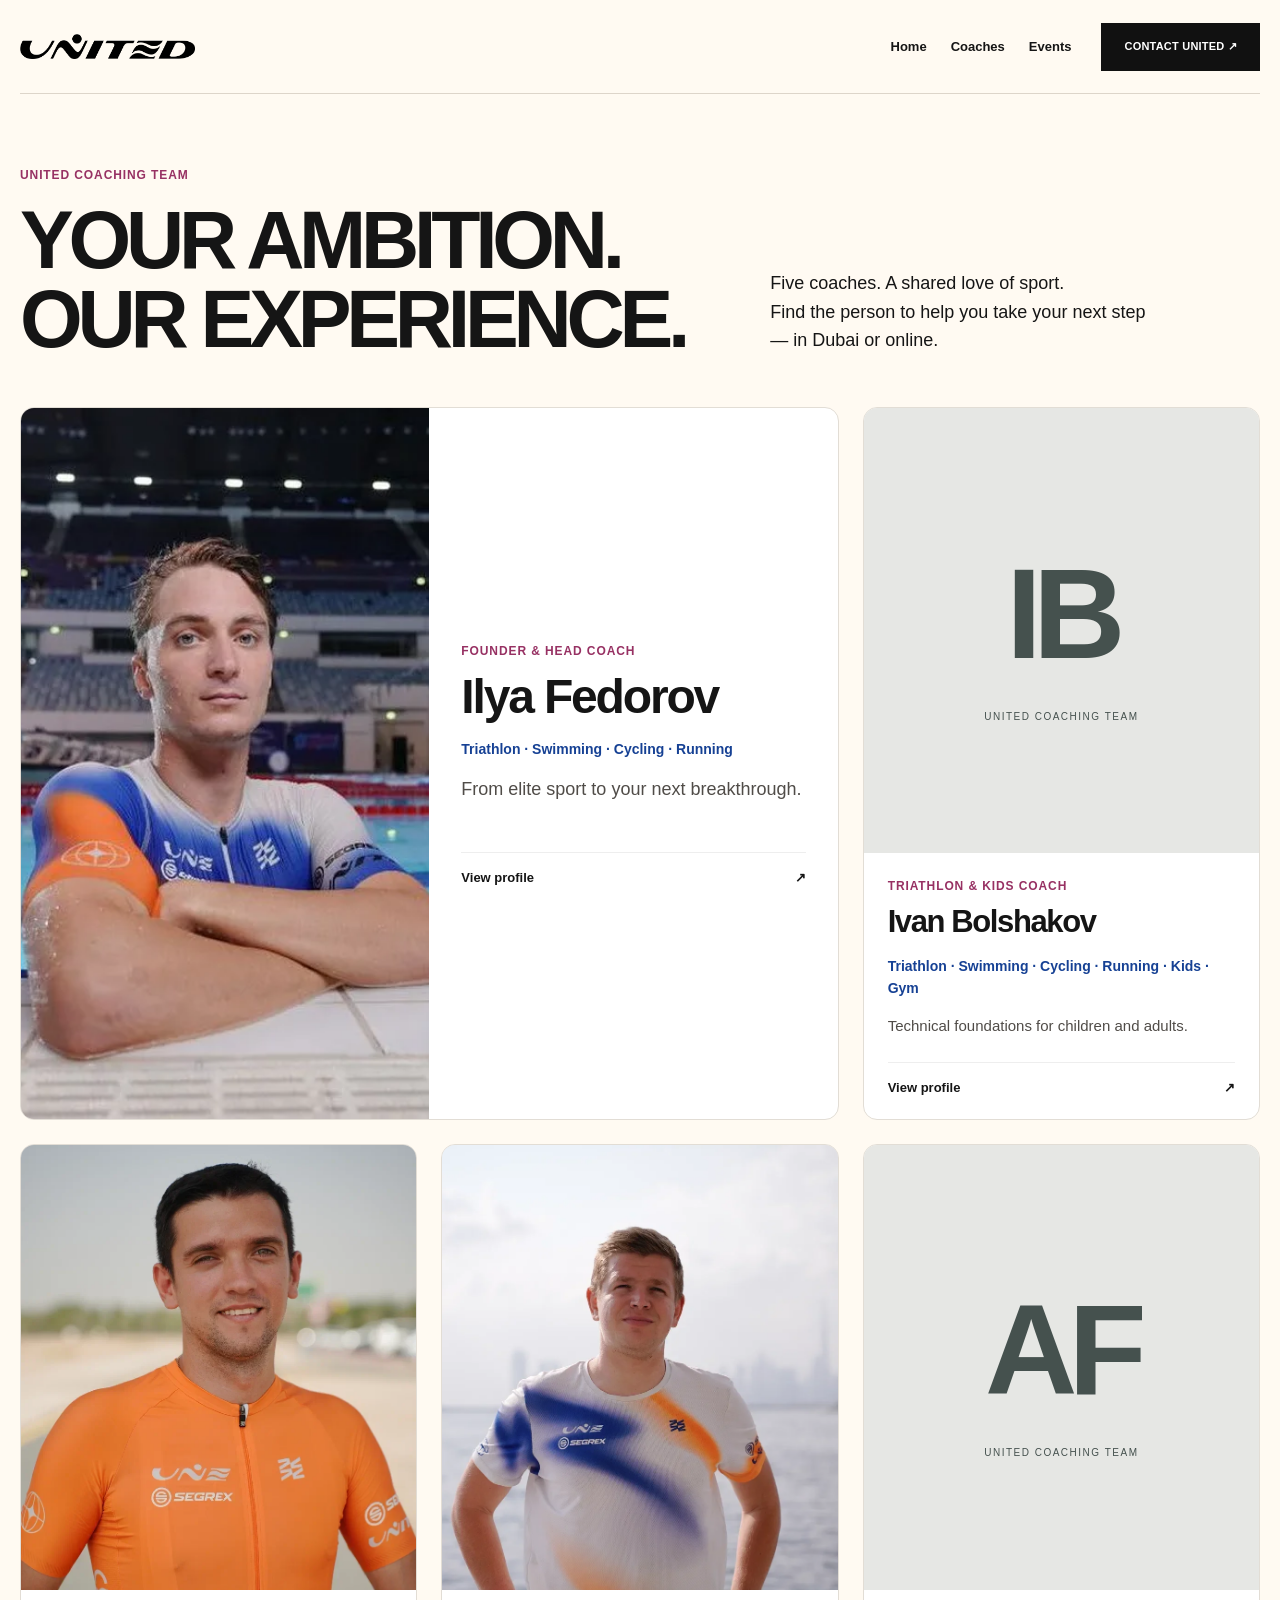
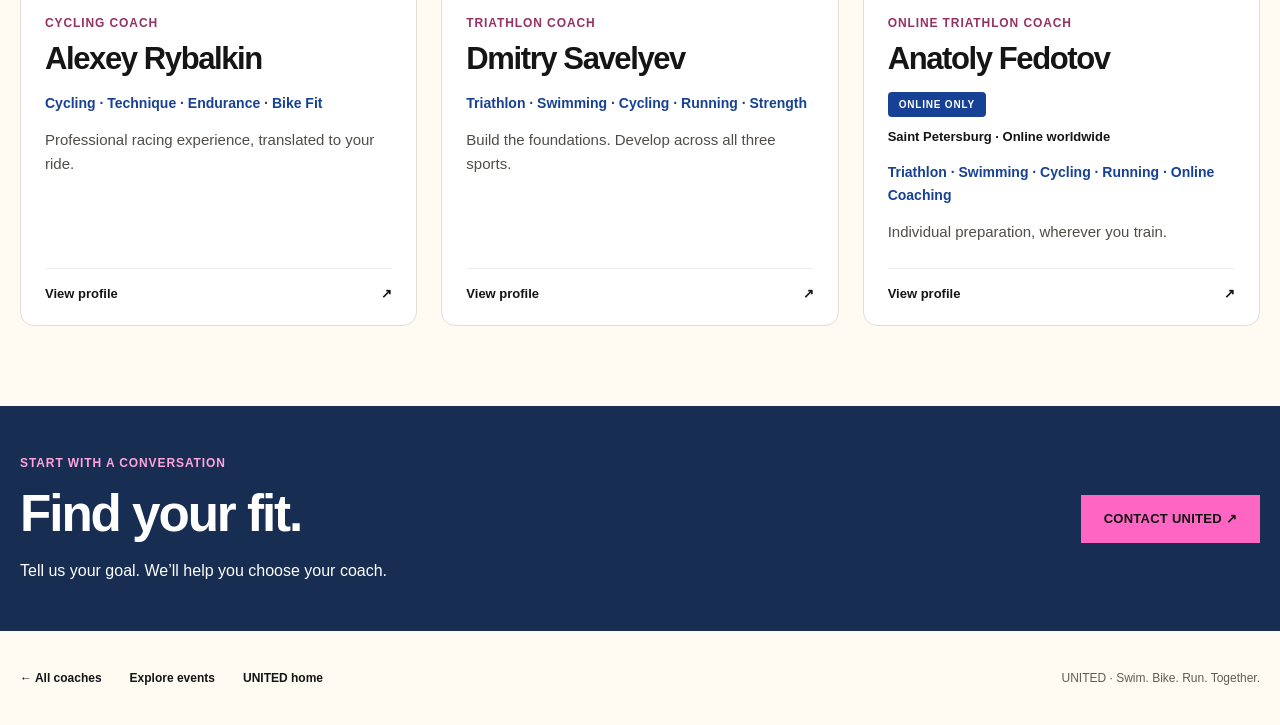
==== commit 22fa3e2c: "feat: build UNITED coach catalog and five complete profiles" ====
--- a/coaches/index.html
+++ b/coaches/index.html
@@ -1 +1,133 @@
-<!doctype html><html lang="en"><head><meta charset="utf-8"><meta name="viewport" content="width=device-width,initial-scale=1"><title>UNITED Coaches — Dubai</title><meta name="description" content="Meet UNITED coaches for triathlon, swimming, cycling, running, kids and online coaching."><link rel="stylesheet" href="../styles.css"><link rel="stylesheet" href="coaches.css"></head><body><header class="coach-nav shell"><a class="brand" href="../"><img src="../assets/united-logo.png" alt="UNITED"></a><div class="coach-nav-links"><a href="../">Home</a><a href="../events/">Events</a></div><a class="btn btn-dark" href="https://t.me/+VObS05rlhsA2YzU6">Join United ↗</a></header><main><section class="coach-hero shell"><p class="eyebrow pink">United coaching team</p><h1>Meet your<br>coaches.</h1><p>Elite sporting experience, practical coaching and a team built around your goal. Open a profile to meet the coach, see their background and choose how to train.</p></section><section class="coach-grid shell"><a class="coach-card" href="ilya-fedorov/"><div class="coach-card-photo"><img src="../assets/media/coach-ilya.webp" alt="Ilya Fedorov"></div><div class="coach-card-copy"><span>Founder & Head Coach</span><h2>Ilya Fedorov</h2><p>Triathlon · Swimming · Cycling · Running</p><b>View profile →</b></div></a><a class="coach-card" href="ivan-bolshakov/"><div class="coach-card-photo"><img src="../assets/media/coach-ivan.webp" alt="Ivan Bolshakov"></div><div class="coach-card-copy"><span>Triathlon & Kids Coach</span><h2>Ivan Bolshakov</h2><p>Triathlon · Swimming · Cycling · Running · Kids · Gym</p><b>View profile →</b></div></a><a class="coach-card" href="alexey-rybalkin/"><div class="coach-card-photo"><img src="../assets/media/coach-alexey.webp" alt="Alexey Rybalkin"></div><div class="coach-card-copy"><span>Cycling Coach</span><h2>Alexey Rybalkin</h2><p>Cycling · Technique · Bike Fit · Racing</p><b>View profile →</b></div></a><a class="coach-card" href="dmitry-savelyev/"><div class="coach-card-photo"><img src="../assets/media/coach-dima.webp" alt="Dmitry Savelyev"></div><div class="coach-card-copy"><span>Triathlon Coach</span><h2>Dmitry Savelyev</h2><p>Triathlon · Swimming · Cycling · Running · Strength</p><b>View profile →</b></div></a><a class="coach-card" href="anatoly-fedotov/"><div class="coach-card-photo"><img src="../assets/media/coach-anatoly.webp" alt="Anatoly Fedotov"></div><div class="coach-card-copy"><span>Online Triathlon Coach · Saint Petersburg</span><h2>Anatoly Fedotov</h2><p>Online only · Triathlon · Individual preparation</p><b>View profile →</b></div></a></section><section class="coach-cta"><div class="shell coach-cta-inner"><div><p class="eyebrow pink">Train with United</p><h2>Choose your coach.</h2><p>Tell us your goal and we will help you choose the right format.</p></div><a class="btn btn-pink" href="https://t.me/unitedbytriathlon">Message United →</a></div></section></main></body></html>+<!doctype html>
+<html lang="en">
+<head>
+<meta charset="utf-8">
+<meta name="viewport" content="width=device-width,initial-scale=1">
+<title>UNITED Coaches — Meet your team in Dubai &amp; online</title>
+<meta name="description" content="Meet the UNITED team: triathlon, swimming, cycling, running, kids and online coaching. Find your coach, explore their experience and plan your next step.">
+<link rel="canonical" href="https://joinunited.ae/coaches/">
+<meta property="og:type" content="website">
+<meta property="og:title" content="UNITED Coaches — Meet your team in Dubai &amp; online">
+<meta property="og:description" content="Meet the UNITED team: triathlon, swimming, cycling, running, kids and online coaching. Find your coach, explore their experience and plan your next step.">
+<meta property="og:url" content="https://joinunited.ae/coaches/">
+<meta property="og:image" content="https://joinunited.ae/assets/media/coaches/ilya-main.webp">
+<meta property="og:site_name" content="UNITED">
+<meta name="theme-color" content="#fffaf2">
+<link rel="stylesheet" href="/styles.css">
+<link rel="stylesheet" href="/coaches/coaches.css">
+</head>
+<body>
+<a class="skip-link" href="#main">Skip to content</a>
+<header class="coach-nav shell">
+<a class="brand" href="/" aria-label="UNITED home">
+<img src="/assets/united-logo.png" width="210" height="60" alt="UNITED">
+</a>
+<nav aria-label="Main navigation">
+<a href="/">Home</a>
+<a href="/coaches/">Coaches</a>
+<a href="/events/">Events</a>
+</nav>
+<a class="btn btn-dark nav-contact" href="https://t.me/unitedbytriathlon">Contact United ↗</a>
+</header>
+<main id="main">
+<section class="coach-hero shell">
+<div>
+<p class="eyebrow">UNITED COACHING TEAM</p>
+<h1>Your ambition.<br>Our experience.</h1>
+</div>
+<p>Five coaches. A shared love of sport.<br>Find the person to help you take your next step — in Dubai or online.</p>
+</section>
+<section class="coach-grid shell" aria-label="Meet the coaches">
+<a class="coach-card" id="ilya-fedorov" href="/coaches/ilya-fedorov/">
+<div class="coach-card-photo">
+<img src="/assets/media/coaches/ilya-main.webp" srcset="/assets/media/coaches/ilya-main-small.webp  640w, /assets/media/coaches/ilya-main.webp 640w" sizes="(max-width: 700px) 94vw, 45vw" width="640" height="640" alt="Ilya Fedorov at the swimming pool" loading="lazy">
+</div>
+<div class="coach-card-copy">
+<p class="coach-role">Founder &amp; Head Coach</p>
+<h2>Ilya Fedorov</h2>
+<p class="profile-tags">Triathlon · Swimming · Cycling · Running</p>
+<p class="card-intro">From elite sport to your next breakthrough.</p>
+<span class="profile-link">View profile <span aria-hidden="true">↗</span>
+</span>
+</div>
+</a>
+<a class="coach-card" id="ivan-bolshakov" href="/coaches/ivan-bolshakov/">
+<div class="coach-card-photo">
+<div class="portrait-placeholder" role="img" aria-label="Portrait of Ivan Bolshakov coming soon">
+<span>IB</span>
+<small>UNITED COACHING TEAM</small>
+</div>
+</div>
+<div class="coach-card-copy">
+<p class="coach-role">Triathlon &amp; Kids Coach</p>
+<h2>Ivan Bolshakov</h2>
+<p class="profile-tags">Triathlon · Swimming · Cycling · Running · Kids · Gym</p>
+<p class="card-intro">Technical foundations for children and adults.</p>
+<span class="profile-link">View profile <span aria-hidden="true">↗</span>
+</span>
+</div>
+</a>
+<a class="coach-card" id="alexey-rybalkin" href="/coaches/alexey-rybalkin/">
+<div class="coach-card-photo">
+<img src="/assets/media/coaches/alexey-main.webp" srcset="/assets/media/coaches/alexey-main-small.webp  534w, /assets/media/coaches/alexey-main.webp 855w" sizes="(max-width: 700px) 94vw, 45vw" width="855" height="1280" alt="Alexey Rybalkin in UNITED training kit" loading="lazy">
+</div>
+<div class="coach-card-copy">
+<p class="coach-role">Cycling Coach</p>
+<h2>Alexey Rybalkin</h2>
+<p class="profile-tags">Cycling · Technique · Endurance · Bike Fit</p>
+<p class="card-intro">Professional racing experience, translated to your ride.</p>
+<span class="profile-link">View profile <span aria-hidden="true">↗</span>
+</span>
+</div>
+</a>
+<a class="coach-card" id="dmitry-savelyev" href="/coaches/dmitry-savelyev/">
+<div class="coach-card-photo">
+<img src="/assets/media/coaches/dmitry-main.webp" srcset="/assets/media/coaches/dmitry-main-small.webp  534w, /assets/media/coaches/dmitry-main.webp 855w" sizes="(max-width: 700px) 94vw, 45vw" width="855" height="1280" alt="Dmitry Savelyev in UNITED training kit" loading="lazy">
+</div>
+<div class="coach-card-copy">
+<p class="coach-role">Triathlon Coach</p>
+<h2>Dmitry Savelyev</h2>
+<p class="profile-tags">Triathlon · Swimming · Cycling · Running · Strength</p>
+<p class="card-intro">Build the foundations. Develop across all three sports.</p>
+<span class="profile-link">View profile <span aria-hidden="true">↗</span>
+</span>
+</div>
+</a>
+<a class="coach-card" id="anatoly-fedotov" href="/coaches/anatoly-fedotov/">
+<div class="coach-card-photo">
+<div class="portrait-placeholder" role="img" aria-label="Portrait of Anatoly Fedotov coming soon">
+<span>AF</span>
+<small>UNITED COACHING TEAM</small>
+</div>
+</div>
+<div class="coach-card-copy">
+<p class="coach-role">Online Triathlon Coach</p>
+<h2>Anatoly Fedotov</h2>
+<span class="availability">ONLINE ONLY</span>
+<p class="location">Saint Petersburg · Online worldwide</p>
+<p class="profile-tags">Triathlon · Swimming · Cycling · Running · Online Coaching</p>
+<p class="card-intro">Individual preparation, wherever you train.</p>
+<span class="profile-link">View profile <span aria-hidden="true">↗</span>
+</span>
+</div>
+</a>
+</section>
+<section class="coach-cta">
+<div class="shell coach-cta-inner">
+<div>
+<p class="eyebrow">Start with a conversation</p>
+<h2>Find your fit.</h2>
+<p>Tell us your goal. We’ll help you choose your coach.</p>
+</div>
+<a class="btn btn-pink" href="https://t.me/unitedbytriathlon">Contact United ↗</a>
+</div>
+</section>
+</main>
+<footer class="coach-footer shell">
+<a href="/coaches/">← All coaches</a>
+<a href="/events/">Explore events</a>
+<a href="/">UNITED home</a>
+<span>UNITED · Swim. Bike. Run. Together.</span>
+</footer>
+</body>
+</html>
--- a/coaches/coaches.css
+++ b/coaches/coaches.css
@@ -1 +1,117 @@
-body{background:linear-gradient(180deg,#fff 0%,#fff9ef 38%,#f3d39d 100%)}.coach-nav{min-height:86px;display:flex;align-items:center;gap:28px}.coach-nav .brand img{width:190px}.coach-nav-links{margin-left:auto;display:flex;gap:24px;font-size:13px;font-weight:900;text-transform:uppercase}.coach-hero{padding:76px 0 34px}.coach-hero h1{font-size:clamp(58px,10vw,126px);line-height:.82;text-transform:uppercase;letter-spacing:-.055em;margin:0 0 24px;max-width:980px}.coach-hero>p:last-child{font-size:21px;line-height:1.45;max-width:650px}.coach-jump{display:flex;gap:8px;flex-wrap:wrap;padding-bottom:38px}.coach-jump a{background:#111;color:#fff;padding:12px 17px;font-weight:900;text-transform:uppercase;font-size:12px}.coach-list{display:flex;flex-direction:column;gap:22px;padding-bottom:84px}.coach-profile{display:grid;grid-template-columns:minmax(300px,.82fr) 1.4fr;background:rgba(255,255,255,.93);border:1px solid rgba(17,17,17,.11);border-radius:18px;overflow:hidden;box-shadow:0 18px 46px rgba(111,72,19,.10);scroll-margin-top:18px}.coach-photo{min-height:520px;background:#eee}.coach-photo img{width:100%;height:100%;object-fit:cover}.coach-copy{padding:44px}.coach-role{text-transform:uppercase;font-size:13px;font-weight:950;color:#d93491;letter-spacing:.05em;margin:0 0 8px}.coach-copy h2{font-size:clamp(40px,5vw,68px);margin:0 0 8px;line-height:.92;text-transform:uppercase;letter-spacing:-.04em}.coach-tags{font-weight:900;color:#164194;margin:0 0 26px}.coach-lead{font-size:19px;line-height:1.55;max-width:760px}.coach-facts{display:grid;grid-template-columns:1fr 1fr;gap:10px;margin-top:30px}.coach-facts div{background:#fff7ea;border:1px solid rgba(17,17,17,.08);padding:18px;border-radius:10px}.coach-facts strong,.coach-facts span{display:block}.coach-facts strong{text-transform:uppercase;font-size:11px;letter-spacing:.05em;margin-bottom:7px}.coach-facts span{line-height:1.45;color:#514a42}.coach-cta{background:linear-gradient(90deg,#fff7e9,#efb762);border-top:1px solid rgba(17,17,17,.1)}.coach-cta-inner{padding-top:54px;padding-bottom:54px;display:flex;align-items:center;justify-content:space-between;gap:28px}.coach-cta h2{font-size:clamp(42px,5vw,72px);text-transform:uppercase;line-height:.9;margin:0}.coach-cta p{font-size:17px}@media(max-width:800px){.coach-nav-links{display:none}.coach-nav .btn{margin-left:auto}.coach-profile{grid-template-columns:1fr}.coach-photo{min-height:420px;max-height:560px}.coach-copy{padding:28px}.coach-facts{grid-template-columns:1fr}.coach-cta-inner{align-items:flex-start;flex-direction:column}}@media(max-width:520px){.coach-nav{min-height:72px}.coach-nav .brand img{width:140px}.coach-nav .btn{padding:0 12px;font-size:10px}.coach-hero{padding-top:48px}.coach-hero h1{font-size:52px}.coach-hero>p:last-child{font-size:18px}.coach-photo{min-height:380px}.coach-copy{padding:22px}.coach-copy h2{font-size:39px}.coach-lead{font-size:17px}.coach-facts div{padding:15px}}+/* Coaches pages only. Shared site and Events styles remain unchanged. */
+body{background:#fffaf2;color:#151515}
+p{line-height:1.6}
+a:focus-visible{outline:3px solid #164194;outline-offset:5px}
+.skip-link{position:absolute;left:12px;top:-100px;background:white;padding:14px;z-index:10}
+.skip-link:focus{top:10px}
+.coach-nav{min-height:94px;display:flex;align-items:center;gap:30px;border-bottom:1px solid #ddd5ca}
+.coach-nav .brand img{width:175px;height:auto}
+.coach-nav nav{margin-left:auto;display:flex;gap:24px;font-size:13px;font-weight:800}
+.coach-nav nav a{padding:14px 0}
+.coach-nav .btn{font-size:11px}
+.eyebrow,.coach-role{text-transform:uppercase;font-size:12px;letter-spacing:.075em;font-weight:800;color:#973163}
+.coach-hero{padding:72px 0 48px;display:grid;grid-template-columns:1.45fr 1fr;align-items:end;gap:40px}
+.coach-hero h1{font-size:clamp(48px,6.3vw,86px);line-height:.98;letter-spacing:-.065em;text-transform:uppercase;margin:16px 0 0}
+.coach-hero>p{font-size:18px;max-width:380px;margin:0 0 4px}
+.coach-grid{display:grid;grid-template-columns:repeat(3,minmax(0,1fr));gap:24px;padding-bottom:80px}
+.coach-card{background:#fff;border:1px solid #e2ddd5;border-radius:14px;overflow:hidden;display:flex;flex-direction:column;transition:transform .2s,box-shadow .2s}
+.coach-card:hover{transform:translateY(-4px);box-shadow:0 14px 30px #25201b14}
+.coach-card-photo{aspect-ratio:4/4.5;background:#e9e4db;overflow:hidden}
+.coach-card-photo img{width:100%;height:100%;object-fit:cover;object-position:center 28%}
+.coach-card:first-child .coach-card-photo img{object-position:51% 30%}
+.coach-card-copy{padding:24px;display:flex;flex-direction:column;flex:1}
+.coach-role{margin:0 0 10px}
+.coach-card h2{font-size:31px;letter-spacing:-.045em;line-height:1.06;margin:0 0 16px}
+.profile-tags{color:#164194;font-size:14px;font-weight:700;line-height:1.6;margin:0 0 14px}
+.card-intro{font-size:15px;color:#504c48;margin:0 0 24px}
+.profile-link{border-top:1px solid #eee;padding-top:17px;display:flex;justify-content:space-between;margin-top:auto;font-size:13px;font-weight:800}
+.availability{align-self:flex-start;display:inline-block;background:#164194;color:white;font-size:10px;font-weight:800;letter-spacing:.08em;padding:7px 11px;border-radius:4px}
+.location{font-size:13px;font-weight:700;margin:10px 0 14px}
+.portrait-placeholder{width:100%;height:100%;min-height:300px;display:flex;flex-direction:column;align-items:center;justify-content:center;background:#e6e7e4;color:#45514e;gap:24px}
+.portrait-placeholder>span{font-size:clamp(80px,10vw,150px);font-weight:800;letter-spacing:-.07em}
+.portrait-placeholder small{font-size:10px;letter-spacing:.15em}
+.breadcrumb{padding-top:28px;font-size:13px;font-weight:700}
+.breadcrumb a{display:inline-block;padding:12px 0}
+.profile-hero{display:grid;grid-template-columns:1fr 1fr;gap:64px;padding:20px 0 64px;align-items:center}
+.profile-hero-photo{aspect-ratio:1/1.12;overflow:hidden;border-radius:14px;background:#e6e7e4}
+.profile-hero-photo img{width:100%;height:100%;object-fit:cover;object-position:center 25%}
+.profile-copy h1{font-size:clamp(48px,5.6vw,78px);letter-spacing:-.06em;line-height:1.01;margin:16px 0 22px}
+.profile-copy .profile-tags{font-size:16px}
+.profile-copy .availability{margin-bottom:0}
+.profile-lead{font-size:20px;line-height:1.55}
+.price{font-size:16px;font-weight:800;margin:26px 0 16px}
+.profile-copy .btn{border-radius:5px}
+.contact-note{font-size:12px;color:#625c55;margin:12px 0 0}
+.profile-body{display:grid;grid-template-columns:1.6fr 1fr;gap:80px;border-top:1px solid #ded5ca;padding-top:54px;padding-bottom:64px}
+.profile-story h2,.race-story h2{font-size:clamp(32px,3.4vw,48px);line-height:1.07;letter-spacing:-.045em;margin:14px 0 26px}
+.profile-story h3{font-size:22px;margin:32px 0 12px}
+.profile-story p,.race-story p{font-size:17px;color:#45413c}
+.achievements{padding-left:20px;line-height:1.6;font-size:15px}
+.achievements li{padding:6px 0}
+.profile-aside{display:flex;flex-direction:column;gap:20px}
+.profile-aside section{background:white;border:1px solid #e2ddd5;padding:26px;border-radius:10px}
+.profile-aside h3{font-size:20px;line-height:1.35;margin:12px 0}
+.profile-aside p{font-size:15px}
+.profile-aside ul{padding-left:20px;line-height:1.6;font-size:15px;margin-bottom:0}
+.profile-aside li{padding:6px 0}
+.profile-aside .service-panel{background:#f6e0ed;border:0}
+.text-link{font-weight:800;display:inline-block;padding:12px 0;text-decoration:underline;text-underline-offset:5px}
+.race-story{display:grid;grid-template-columns:1fr 1fr;gap:64px;align-items:center;padding-bottom:70px}
+.race-story figure{margin:0}
+.race-story img{width:100%;height:auto;border-radius:12px}
+.race-story figcaption{font-size:12px;color:#625c55;margin-top:12px}
+.coach-cta{background:#172d52;color:white}
+.coach-cta-inner{padding:48px 0;display:flex;justify-content:space-between;align-items:center;gap:32px}
+.coach-cta .eyebrow{color:#ffa4dd}
+.coach-cta h2{font-size:clamp(32px,4vw,54px);letter-spacing:-.04em;line-height:1.06;margin:14px 0}
+.coach-cta p{margin-bottom:0}
+.coach-cta .btn{flex-shrink:0}
+.coach-footer{display:flex;gap:28px;flex-wrap:wrap;align-items:center;padding:28px 0;font-size:12px;font-weight:700}
+.coach-footer a{padding:12px 0}
+.coach-footer span{margin-left:auto;color:#625c55;font-weight:400}
+
+@media(min-width:1000px){.coach-card:first-child{grid-column:span 2;display:grid;grid-template-columns:1fr 1fr}
+.coach-card:first-child .coach-card-photo{aspect-ratio:auto;min-height:440px}
+.coach-card:first-child .coach-card-copy{justify-content:center;padding:32px}
+.coach-card:first-child h2{font-size:48px}
+.coach-card:first-child .profile-link{margin-top:24px}
+.coach-card:first-child .card-intro{font-size:18px}
+}
+
+@media(max-width:999px){.coach-grid{grid-template-columns:repeat(2,minmax(0,1fr))}
+.profile-hero{gap:30px}
+.profile-body{gap:32px}
+.coach-nav{gap:20px}
+.coach-nav .nav-contact{display:none}
+}
+
+@media(max-width:700px){.coach-nav{min-height:78px;gap:14px;flex-wrap:wrap;padding-top:12px;padding-bottom:12px}
+.coach-nav .brand img{width:128px}
+.coach-nav nav{gap:16px;font-size:12px}
+.coach-hero{padding:42px 0 32px;display:block}
+.coach-hero h1{font-size:48px}
+.coach-hero>p{font-size:16px;margin-top:24px}
+.coach-grid{grid-template-columns:1fr;gap:24px;padding-bottom:44px}
+.coach-card-photo{aspect-ratio:1/1}
+.coach-card-copy{padding:24px}
+.coach-card h2{font-size:34px}
+.profile-hero,.profile-body,.race-story{grid-template-columns:1fr;gap:28px}
+.profile-hero{padding-bottom:36px}
+.profile-hero-photo{aspect-ratio:1/1}
+.profile-copy h1{font-size:52px}
+.profile-lead{font-size:18px}
+.profile-copy .btn{width:100%}
+.profile-body{padding-top:32px;padding-bottom:40px}
+.profile-story h3{margin-top:26px}
+.race-story{padding-bottom:40px}
+.coach-cta-inner{align-items:flex-start;flex-direction:column;padding:36px 0;gap:24px}
+.coach-cta .btn{width:100%}
+.coach-footer{gap:16px}
+.coach-footer span{width:100%;margin:0}
+.breadcrumb{padding-top:16px}
+}
+
+@media(prefers-reduced-motion:reduce){html{scroll-behavior:auto}
+.coach-card{transition:none}
+.coach-card:hover{transform:none}
+}
